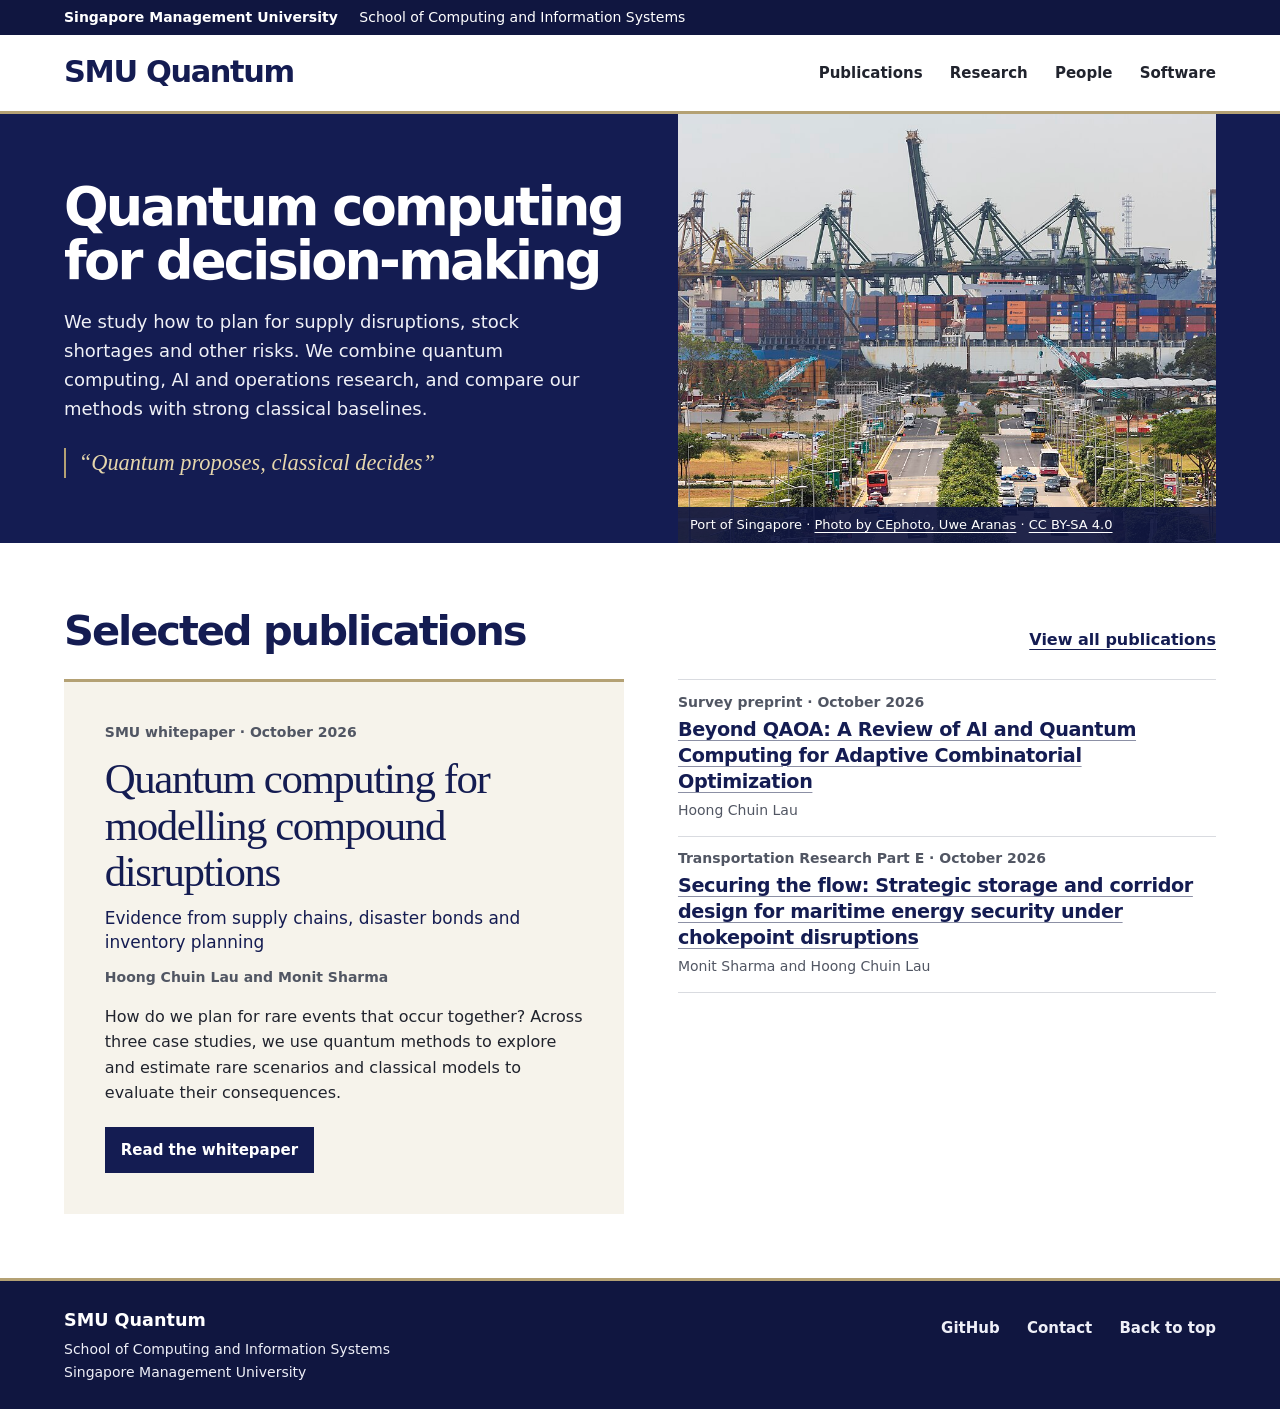
==== index.html @ a803a614 "Launch the SMU Quantum research website" ====
<!doctype html>
<html lang="en-SG">
<head>
  <meta charset="utf-8">
  <meta name="viewport" content="width=device-width, initial-scale=1">
  <meta name="description" content="SMU Quantum studies quantum computing, AI and operations research for optimisation and decision-making under uncertainty.">
  <meta name="theme-color" content="#141c52">
  <title>SMU Quantum | Singapore Management University</title>
  <link rel="stylesheet" href="styles.css">
</head>
<body id="top">
  <a class="skip-link" href="#main">Skip to content</a>

  <header>
    <div class="university-bar">
      <div class="wrap university-links">
        <a href="https://www.smu.edu.sg/">Singapore Management University</a>
        <a href="https://computing.smu.edu.sg/">School of Computing and Information Systems</a>
      </div>
    </div>
    <div class="wrap site-header">
      <a class="group-name" href="index.html" aria-current="page">SMU Quantum</a>
      <nav aria-label="Main navigation">
        <ul class="nav-list">
          <li><a href="publications.html">Publications</a></li>
          <li><a href="research.html">Research</a></li>
          <li><a href="people.html">People</a></li>
          <li><a href="software.html">Software</a></li>
        </ul>
      </nav>
    </div>
  </header>

  <main id="main" tabindex="-1">
    <section class="hero" aria-labelledby="research-statement">
      <div class="wrap hero-layout">
        <div class="hero-copy">
          <h1 id="research-statement">Quantum computing for decision-making</h1>
          <p>We study how to plan for supply disruptions, stock shortages and other risks. We combine quantum computing, AI and operations research, and compare our methods with strong classical baselines.</p>
          <p class="research-principle"><q cite="https://ink.library.smu.edu.sg/sis_research/11419/">Quantum proposes, classical decides</q></p>
        </div>
        <figure class="hero-photo">
          <img src="assets/singapore-cargo-terminal.jpg" width="1280" height="701" alt="Container ships and gantry cranes at a Singapore cargo terminal">
          <figcaption>Port of Singapore · <a href="https://commons.wikimedia.org/wiki/File:Singapore_Cargo-Terminal-01.jpg">Photo by CEphoto, Uwe Aranas</a> · <a href="https://creativecommons.org/licenses/by-sa/4.0/">CC BY-SA 4.0</a></figcaption>
        </figure>
      </div>
    </section>

    <section id="publications" class="wrap section" aria-labelledby="publications-title">
      <div class="section-heading">
        <h2 id="publications-title">Selected publications</h2>
        <a href="publications.html">View all publications</a>
      </div>

      <div class="publication-layout">
        <article class="featured-paper">
          <p class="publication-meta">SMU whitepaper · October 2026</p>
          <h3>Quantum computing for modelling compound disruptions</h3>
          <p class="paper-subtitle">Evidence from supply chains, disaster bonds and inventory planning</p>
          <p class="authors">Hoong Chuin Lau and Monit Sharma</p>
          <p>How do we plan for rare events that occur together? Across three case studies, we use quantum methods to explore and estimate rare scenarios and classical models to evaluate their consequences.</p>
          <a class="paper-button" href="https://ink.library.smu.edu.sg/sis_research/11419/">Read the whitepaper</a>
        </article>

        <ul class="publication-list">
          <li>
            <p class="publication-meta">Survey preprint · October 2026</p>
            <h3><a href="https://arxiv.org/abs/2610.11759">Beyond QAOA: A Review of AI and Quantum Computing for Adaptive Combinatorial Optimization</a></h3>
            <p class="authors">Hoong Chuin Lau</p>
          </li>
          <li>
            <p class="publication-meta">Transportation Research Part E · October 2026</p>
            <h3><a href="https://doi.org/10.1016/j.tre.2026.105296">Securing the flow: Strategic storage and corridor design for maritime energy security under chokepoint disruptions</a></h3>
            <p class="authors">Monit Sharma and Hoong Chuin Lau</p>
          </li>
        </ul>
      </div>
    </section>
  </main>

  <footer class="site-footer">
    <div class="wrap footer-inner">
      <div>
        <p class="footer-name">SMU Quantum</p>
        <p>School of Computing and Information Systems<br>Singapore Management University</p>
      </div>
      <ul class="nav-list">
        <li><a href="https://github.com/SMU-Quantum">GitHub</a></li>
        <li><a href="mailto:hclau@smu.edu.sg">Contact</a></li>
        <li><a href="#top">Back to top</a></li>
      </ul>
    </div>
  </footer>
</body>
</html>
---- styles.css ----
:root {
  color-scheme: light;
  --navy: #141c52;
  --navy-deep: #101640;
  --gold: #b4a174;
  --gold-light: #e5d6ac;
  --ink: #20232d;
  --muted: #515663;
  --line: #d9dbe0;
  --paper: #fff;
  --warm-paper: #f6f3eb;
  --sans: system-ui, -apple-system, "Segoe UI", sans-serif;
  --serif: Georgia, "Times New Roman", serif;
}

* { box-sizing: border-box; }

body {
  display: flex;
  flex-direction: column;
  min-height: 100vh;
  margin: 0;
  color: var(--ink);
  background: var(--paper);
  font: 1rem/1.6 var(--sans);
}

main { flex: 1; }

:where(h1, h2, h3, p, figure, dl, dd, ul) { margin: 0; }

a {
  color: var(--navy);
  text-decoration-thickness: 1px;
  text-underline-offset: 0.23em;
}

a:hover { text-decoration-thickness: 2px; }

:focus-visible {
  outline: 2px solid currentColor;
  outline-offset: 4px;
}

.wrap {
  width: min(74rem, calc(100% - 2 * clamp(1.15rem, 5vw, 5rem)));
  margin-inline: auto;
}

.skip-link {
  position: absolute;
  z-index: 5;
  top: 0.5rem;
  left: 0.75rem;
  padding: 0.45rem 0.9rem;
  background: var(--paper);
  transform: translateY(-150%);
}

.skip-link:focus { transform: none; }

.university-bar {
  background: var(--navy-deep);
  color: var(--paper);
}

.university-links {
  display: flex;
  flex-wrap: wrap;
  align-items: center;
  gap: 0.15rem 1.35rem;
  padding-block: 0.45rem;
  font-size: 0.875rem;
  line-height: 1.45;
}

.university-links a {
  color: inherit;
  text-decoration: none;
}

.university-links a:first-child { font-weight: 650; }
.university-links a:hover { text-decoration: underline; }

.site-header,
.footer-inner {
  display: flex;
  flex-wrap: wrap;
  align-items: center;
  justify-content: space-between;
  gap: 0.35rem 2rem;
}

.site-header { padding-block: 1rem; }

.group-name {
  color: var(--navy);
  font-size: clamp(1.45rem, 2.65vw, 1.9rem);
  font-weight: 710;
  letter-spacing: -0.045em;
  line-height: 1.2;
  text-decoration: none;
}

.nav-list {
  display: flex;
  flex-wrap: wrap;
  gap: 0 1.7rem;
  padding: 0;
  list-style: none;
}

.nav-list a {
  display: inline-flex;
  align-items: center;
  min-height: 2.75rem;
  color: inherit;
  font-size: 0.9375rem;
  font-weight: 600;
  text-decoration: none;
}

.nav-list a:hover { text-decoration: underline; }

.site-header .nav-list a[aria-current="page"] {
  color: var(--navy);
  text-decoration: underline;
  text-decoration-color: var(--gold);
  text-decoration-thickness: 2px;
  text-underline-offset: 0.42em;
}

.hero, .page-title {
  border-top: 3px solid var(--gold);
  background: var(--navy);
  color: var(--paper);
}

.hero-layout {
  display: grid;
  grid-template-columns: minmax(0, 1.04fr) minmax(0, 1fr);
  gap: clamp(1.75rem, 4.25vw, 4rem);
}

.hero-copy { padding-block: clamp(2.5rem, 5.15vw, 4.75rem); }

.hero h1, .page-title h1 {
  font-size: clamp(2.6rem, 4.1vw, 3.8rem);
  font-weight: 650;
  letter-spacing: -0.052em;
  line-height: 1.03;
}

.hero h1 {
  max-width: 20ch;
  text-wrap: balance;
}

.page-title { padding-block: clamp(1.75rem, 4vw, 3.25rem); }
.reading-width { max-width: 51rem; }

.hero-copy > p:first-of-type {
  max-width: 47ch;
  margin-top: 1.3rem;
  color: #f0f1f7;
  font-size: clamp(1rem, 1.45vw, 1.125rem);
}

.research-principle {
  margin-top: 1.55rem;
  border-left: 2px solid var(--gold);
  padding-left: 0.8rem;
  color: var(--gold-light);
  font: italic clamp(1.09rem, 1.85vw, 1.4rem)/1.3 var(--serif);
}

.hero-photo {
  position: relative;
  align-self: stretch;
  min-height: 19rem;
  background: var(--navy-deep);
}

.hero-photo img {
  position: absolute;
  width: 100%;
  height: 100%;
  object-fit: cover;
  object-position: 50% 49%;
}

.hero-photo figcaption {
  position: absolute;
  inset: auto 0 0;
  padding: 0.5rem 0.75rem;
  background: rgb(16 22 64 / 92%);
  color: #fff;
  font-size: 0.8125rem;
  line-height: 1.55;
}

.hero-photo a { color: inherit; }

.section {
  padding-block: clamp(2.4rem, 5vw, 4.15rem);
  scroll-margin-top: 0.75rem;
}

.section-heading {
  display: flex;
  flex-wrap: wrap;
  align-items: baseline;
  justify-content: space-between;
  gap: 0.3rem 1rem;
  margin-bottom: 1.5rem;
}

.section-heading > a { font-weight: 600; }

h2 {
  color: var(--navy);
  font-size: clamp(1.85rem, 3.25vw, 2.7rem);
  font-weight: 650;
  letter-spacing: -0.05em;
  line-height: 1.15;
}

.publication-layout {
  display: grid;
  grid-template-columns: minmax(0, 1.04fr) minmax(0, 1fr);
  align-items: start;
  gap: clamp(1.75rem, 4.25vw, 4rem);
}

.featured-paper {
  padding: clamp(1.25rem, 3.25vw, 2.55rem);
  border-top: 3px solid var(--gold);
  background: var(--warm-paper);
}

.publication-meta {
  color: var(--muted);
  font-size: 0.875rem;
  font-weight: 550;
  line-height: 1.4;
}

.featured-paper h3 {
  max-width: 22ch;
  margin-top: 0.85rem;
  color: var(--navy);
  font: 400 clamp(1.875rem, 3.35vw, 3.1rem)/1.08 var(--serif);
  letter-spacing: -0.033em;
}

.paper-subtitle {
  margin-top: 0.65rem;
  color: var(--navy);
  font-size: 1.06rem;
  line-height: 1.42;
}

.featured-paper .authors {
  margin-top: 0.85rem;
  font-weight: 600;
}

.featured-paper .authors + p { margin-top: 1rem; }

.paper-button {
  display: inline-flex;
  align-items: center;
  min-height: 2.875rem;
  margin-top: 1.3rem;
  padding: 0.55rem 1rem;
  background: var(--navy);
  color: var(--paper);
  font-size: 0.9375rem;
  font-weight: 650;
  text-decoration: none;
}

.paper-button:hover { background: var(--navy-deep); }
.paper-button:focus-visible { outline-color: var(--navy); }

.publication-list {
  padding: 0;
  border-top: 1px solid var(--line);
  list-style: none;
}

.publication-list li {
  padding-block: 0.8rem 0.95rem;
  border-bottom: 1px solid var(--line);
}

.publication-list :is(h2, h3),
.directory dt {
  color: var(--navy);
  font-size: clamp(1.06rem, 1.52vw, 1.2rem);
  font-weight: 650;
  letter-spacing: -0.02em;
  line-height: 1.35;
}

.publication-list :is(h2, h3) { margin-top: 0.25rem; }

.publication-list :is(h2, h3) a {
  text-decoration-color: #8c90a5;
}

.authors {
  color: var(--muted);
  font-size: 0.875rem;
  line-height: 1.45;
}

.publication-list .authors { margin-top: 0.35rem; }

.research-topics > section {
  display: grid;
  grid-template-columns: minmax(0, 1fr) minmax(0, 2fr);
  gap: 0.85rem clamp(1.2rem, 4vw, 3.5rem);
  border-top: 2px solid var(--gold);
  padding-block: clamp(1.25rem, 3vw, 2rem);
}

.research-topics h2 {
  font-size: clamp(1.3rem, 2.4vw, 1.8rem);
  letter-spacing: -0.035em;
}

.research-topics p { max-width: 65ch; }

.directory {
  border-top: 1px solid var(--line);
}

.directory > div {
  padding-block: 0.7rem 0.85rem;
  border-bottom: 1px solid var(--line);
}

.directory dd { margin-top: 0.4rem; color: var(--muted); }
.contact { display: block; margin-top: 1rem; }

.site-footer {
  border-top: 3px solid var(--gold);
  background: var(--navy-deep);
  color: #eeeff7;
}

.footer-inner {
  align-items: start;
  padding-block: 1.6rem;
  font-size: 0.875rem;
}

.footer-name {
  margin-bottom: 0.25rem;
  color: var(--paper);
  font-size: 1.1rem;
  font-weight: 650;
}

@media (max-width: 52rem) {
  .hero-layout, .publication-layout { grid-template-columns: 1fr; }
  .hero-layout { gap: 0; }
  .hero-copy { padding-bottom: 2.1rem; }

  .hero-photo {
    min-height: auto;
    aspect-ratio: 2 / 1;
    margin-inline: calc(-1 * clamp(1.15rem, 5vw, 5rem));
  }
}

@media (max-width: 38rem) {
  .site-header { padding-block: 0.8rem 0.35rem; }
  .site-header nav { width: 100%; }
  .nav-list { gap: 0 1.05rem; }
  .site-header .nav-list { justify-content: space-between; column-gap: 0.3rem; }

  .hero h1, .page-title h1 { font-size: clamp(2rem, 9vw, 3.2rem); }

  .hero-photo {
    aspect-ratio: auto;
    display: grid;
  }

  .hero-photo img {
    position: static;
    height: auto;
  }

  .hero-photo figcaption { position: static; }
  .research-topics > section { grid-template-columns: 1fr; }
}

@media (forced-colors: active) {
  .hero, .page-title, .site-footer { border-color: CanvasText; }
  .paper-button { border: 1px solid ButtonText; }
}
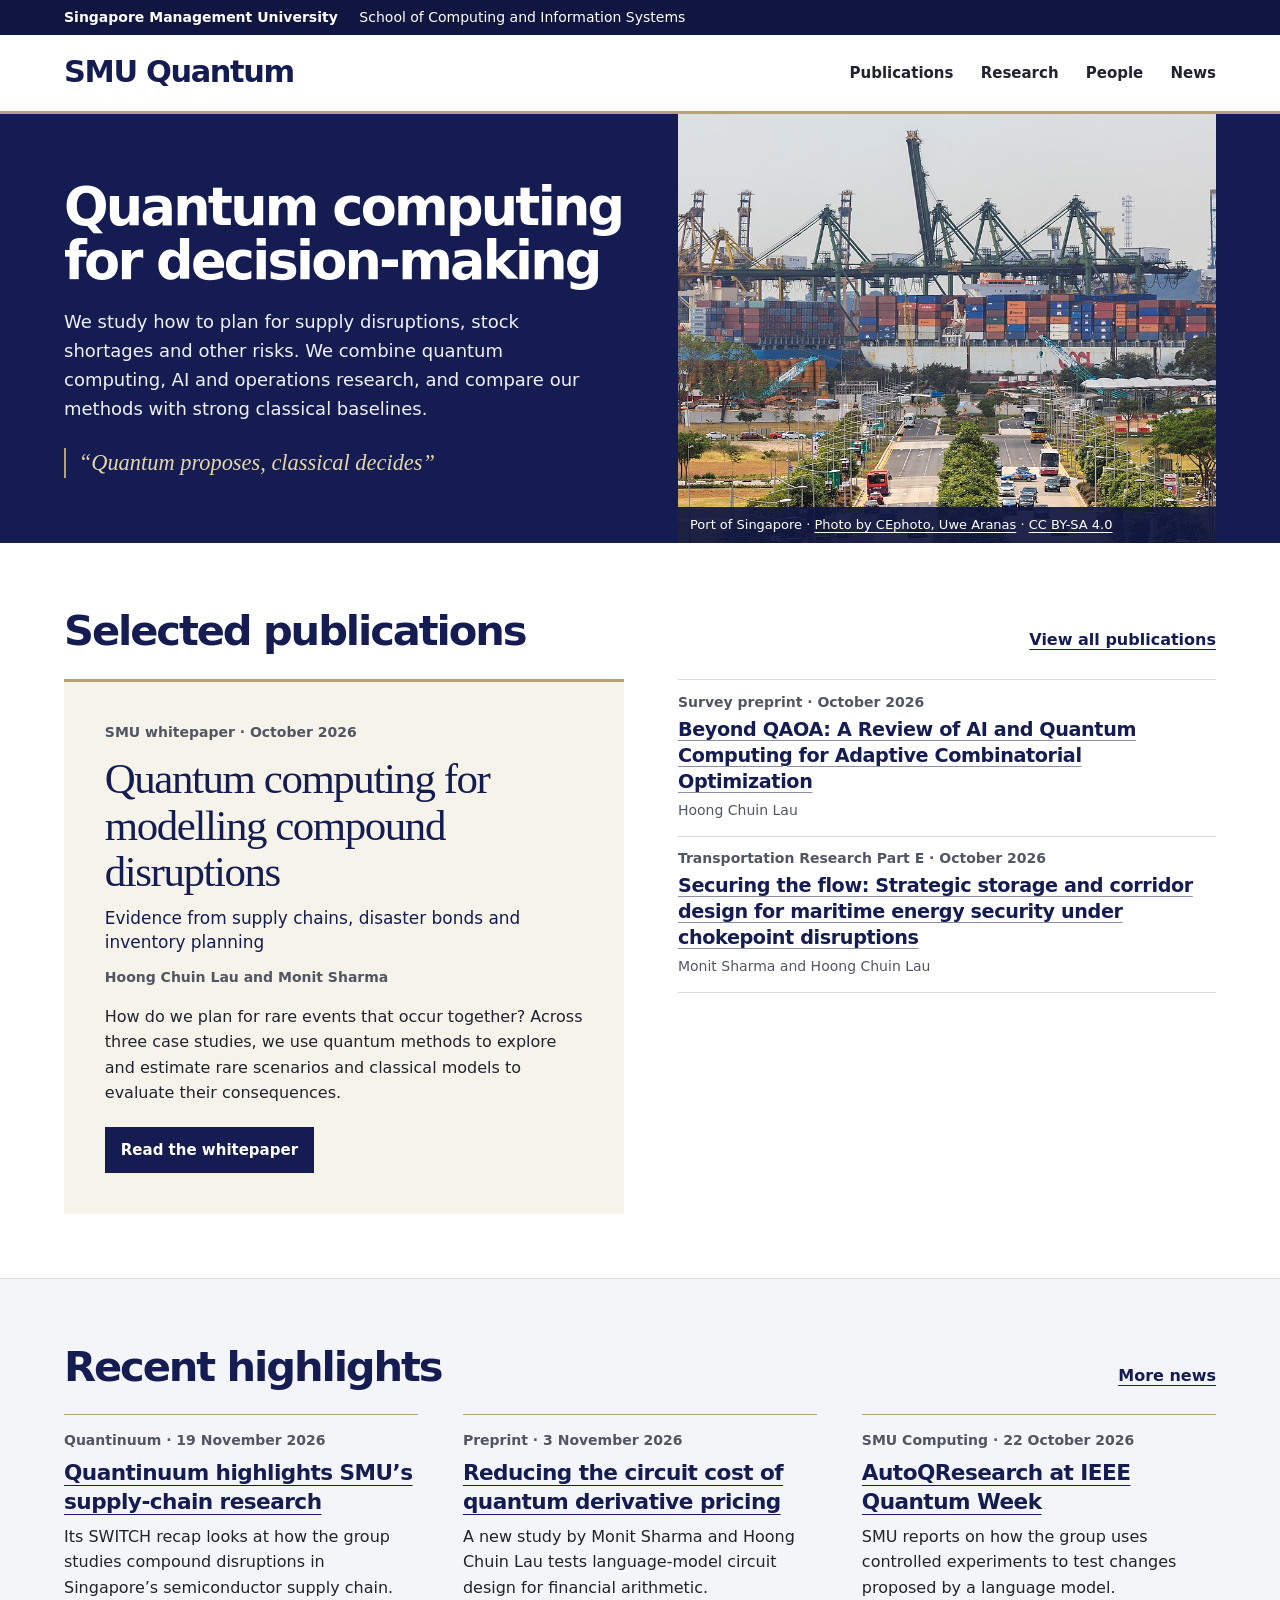
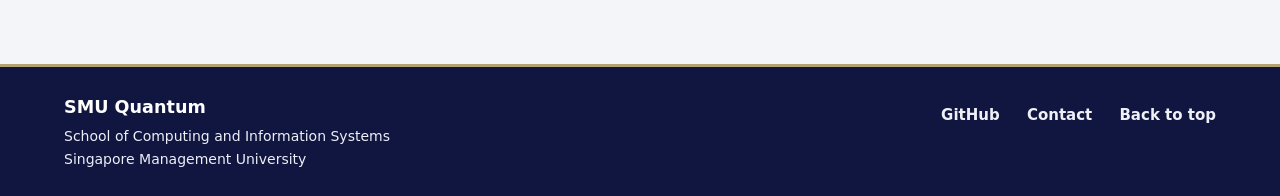
==== commit ce68eb1e: "Expand publications, research, and news coverage" ====
--- a/index.html
+++ b/index.html
@@ -25,7 +25,7 @@
           <li><a href="publications.html">Publications</a></li>
           <li><a href="research.html">Research</a></li>
           <li><a href="people.html">People</a></li>
-          <li><a href="software.html">Software</a></li>
+          <li><a href="news.html">News</a></li>
         </ul>
       </nav>
     </div>
@@ -76,6 +76,32 @@
         </ul>
       </div>
     </section>
+
+    <section class="highlights" aria-labelledby="highlights-title">
+      <div class="wrap section">
+        <div class="section-heading">
+          <h2 id="highlights-title">Recent highlights</h2>
+          <a href="news.html">More news</a>
+        </div>
+        <div class="highlight-grid">
+          <article>
+            <p class="publication-meta">Quantinuum · <time datetime="2026-11-19">19 November 2026</time></p>
+            <h3><a href="news.html#quantinuum-switch">Quantinuum highlights SMU’s supply-chain research</a></h3>
+            <p>Its SWITCH recap looks at how the group studies compound disruptions in Singapore’s semiconductor supply chain.</p>
+          </article>
+          <article>
+            <p class="publication-meta">Preprint · <time datetime="2026-11-03">3 November 2026</time></p>
+            <h3><a href="publications.html#derivative-pricing">Reducing the circuit cost of quantum derivative pricing</a></h3>
+            <p>A new study by Monit Sharma and Hoong Chuin Lau tests language-model circuit design for financial arithmetic.</p>
+          </article>
+          <article>
+            <p class="publication-meta">SMU Computing · <time datetime="2026-10-22">22 October 2026</time></p>
+            <h3><a href="news.html#autoqresearch-coverage">AutoQResearch at IEEE Quantum Week</a></h3>
+            <p>SMU reports on how the group uses controlled experiments to test changes proposed by a language model.</p>
+          </article>
+        </div>
+      </div>
+    </section>
   </main>
 
   <footer class="site-footer">
--- a/styles.css
+++ b/styles.css
@@ -9,6 +9,7 @@
   --line: #d9dbe0;
   --paper: #fff;
   --warm-paper: #f6f3eb;
+  --cool-paper: #f4f5f8;
   --sans: system-ui, -apple-system, "Segoe UI", sans-serif;
   --serif: Georgia, "Times New Roman", serif;
 }
@@ -317,6 +318,93 @@
 
 .publication-list .authors { margin-top: 0.35rem; }
 
+.publication-filters:not([hidden]) {
+  display: grid;
+  grid-template-columns: minmax(0, 1fr) minmax(11rem, 15rem) auto;
+  align-items: end;
+  gap: 0.8rem 1.25rem;
+  padding: clamp(1rem, 2.5vw, 1.65rem);
+  background: var(--cool-paper);
+  border-top: 2px solid var(--gold);
+}
+
+.publication-filters label {
+  display: block;
+  margin-bottom: 0.35rem;
+  color: var(--navy);
+  font-weight: 650;
+  font-size: 0.875rem;
+}
+
+.publication-filters :is(input, select) {
+  width: 100%;
+  min-height: 2.75rem;
+  padding: 0.45rem 0.7rem;
+  border: 1px solid #9da2b2;
+  border-radius: 0;
+  color: var(--ink);
+  background-color: var(--paper);
+  font: inherit;
+}
+
+.publication-filters select {
+  appearance: none;
+  padding-right: 2.25rem;
+  background-image:
+    linear-gradient(45deg, transparent 50%, var(--navy) 50%),
+    linear-gradient(135deg, var(--navy) 50%, transparent 50%);
+  background-position: right 1.1rem center, right 0.8rem center;
+  background-size: 0.3rem 0.3rem;
+  background-repeat: no-repeat;
+}
+
+#publication-results {
+  min-width: 8.5rem;
+  padding-block: 0.5rem;
+  color: var(--muted);
+  font-size: 0.875rem;
+}
+
+.publication-year:not([hidden]) {
+  display: grid;
+  grid-template-columns: clamp(5rem, 9vw, 8rem) minmax(0, 1fr);
+  gap: 0.5rem clamp(1rem, 3vw, 2.5rem);
+}
+
+.publication-year {
+  border-top: 1px solid var(--gold);
+  padding-top: 0.9rem;
+  margin-top: clamp(1.6rem, 4vw, 3rem);
+}
+
+.publication-year .publication-list {
+  display: grid;
+  grid-template-columns: repeat(2, minmax(0, 1fr));
+  gap: 0 clamp(1.25rem, 3vw, 2.75rem);
+  border-top: 0;
+}
+
+.publication-year .publication-list li { padding-block: 0.8rem 1.2rem; }
+
+.publication-year li:target,
+.news-feature:target,
+.news-feed article:target {
+  outline: 2px solid var(--gold);
+  outline-offset: 4px;
+  scroll-margin-top: 1rem;
+}
+
+.section-link { display: inline-block; margin-top: 1.25rem; }
+
+.related-links {
+  display: flex;
+  flex-wrap: wrap;
+  gap: 0.35rem 1.35rem;
+  margin-top: 0.8rem;
+  padding: 0;
+  list-style: none;
+}
+
 .research-topics > section {
   display: grid;
   grid-template-columns: minmax(0, 1fr) minmax(0, 2fr);
@@ -332,6 +420,48 @@
 
 .research-topics p { max-width: 65ch; }
 
+.highlights {
+  background: var(--cool-paper);
+  border-top: 1px solid var(--line);
+}
+
+.highlight-grid, .news-feed {
+  display: grid;
+  gap: 1.4rem clamp(1.3rem, 3.5vw, 3rem);
+}
+
+.highlight-grid { grid-template-columns: repeat(3, minmax(0, 1fr)); }
+.news-feed { grid-template-columns: repeat(2, minmax(0, 1fr)); margin-top: 2rem; }
+
+.highlight-grid article, .news-feed article {
+  border-top: 1px solid var(--gold);
+  padding-top: 1rem;
+}
+
+.highlight-grid h3, .news-feed h2 {
+  font-size: clamp(1.12rem, 1.8vw, 1.35rem);
+  font-weight: 650;
+  letter-spacing: -0.025em;
+  line-height: 1.35;
+}
+
+.highlight-grid :is(h3, h3 + p), .news-feed :is(h2, h2 + p), .news-feature h2 + p {
+  margin-top: 0.45rem;
+}
+
+.news-feature {
+  border-top: 3px solid var(--gold);
+  padding: clamp(1.3rem, 4vw, 2.7rem);
+  background: var(--warm-paper);
+}
+
+.news-feature h2 {
+  margin-top: 0.6rem;
+  font: 400 clamp(1.9rem, 3.3vw, 3rem)/1.1 var(--serif);
+}
+
+.news-feature > p { max-width: 70ch; }
+
 .directory {
   border-top: 1px solid var(--line);
 }
@@ -367,6 +497,12 @@
   .hero-layout, .publication-layout { grid-template-columns: 1fr; }
   .hero-layout { gap: 0; }
   .hero-copy { padding-bottom: 2.1rem; }
+
+  .publication-year:not([hidden]) { grid-template-columns: minmax(0, 1fr); }
+  .publication-filters:not([hidden]) {
+    grid-template-columns: minmax(0, 1fr) minmax(11rem, 15rem);
+  }
+  #publication-results { grid-column: 1 / -1; padding-block: 0; }
 
   .hero-photo {
     min-height: auto;
@@ -394,10 +530,14 @@
   }
 
   .hero-photo figcaption { position: static; }
-  .research-topics > section { grid-template-columns: 1fr; }
+  .research-topics > section,
+  .publication-year .publication-list,
+  .publication-filters:not([hidden]),
+  .highlight-grid, .news-feed { grid-template-columns: minmax(0, 1fr); }
 }
 
 @media (forced-colors: active) {
   .hero, .page-title, .site-footer { border-color: CanvasText; }
   .paper-button { border: 1px solid ButtonText; }
-}
+  .publication-filters select { appearance: auto; }
+}
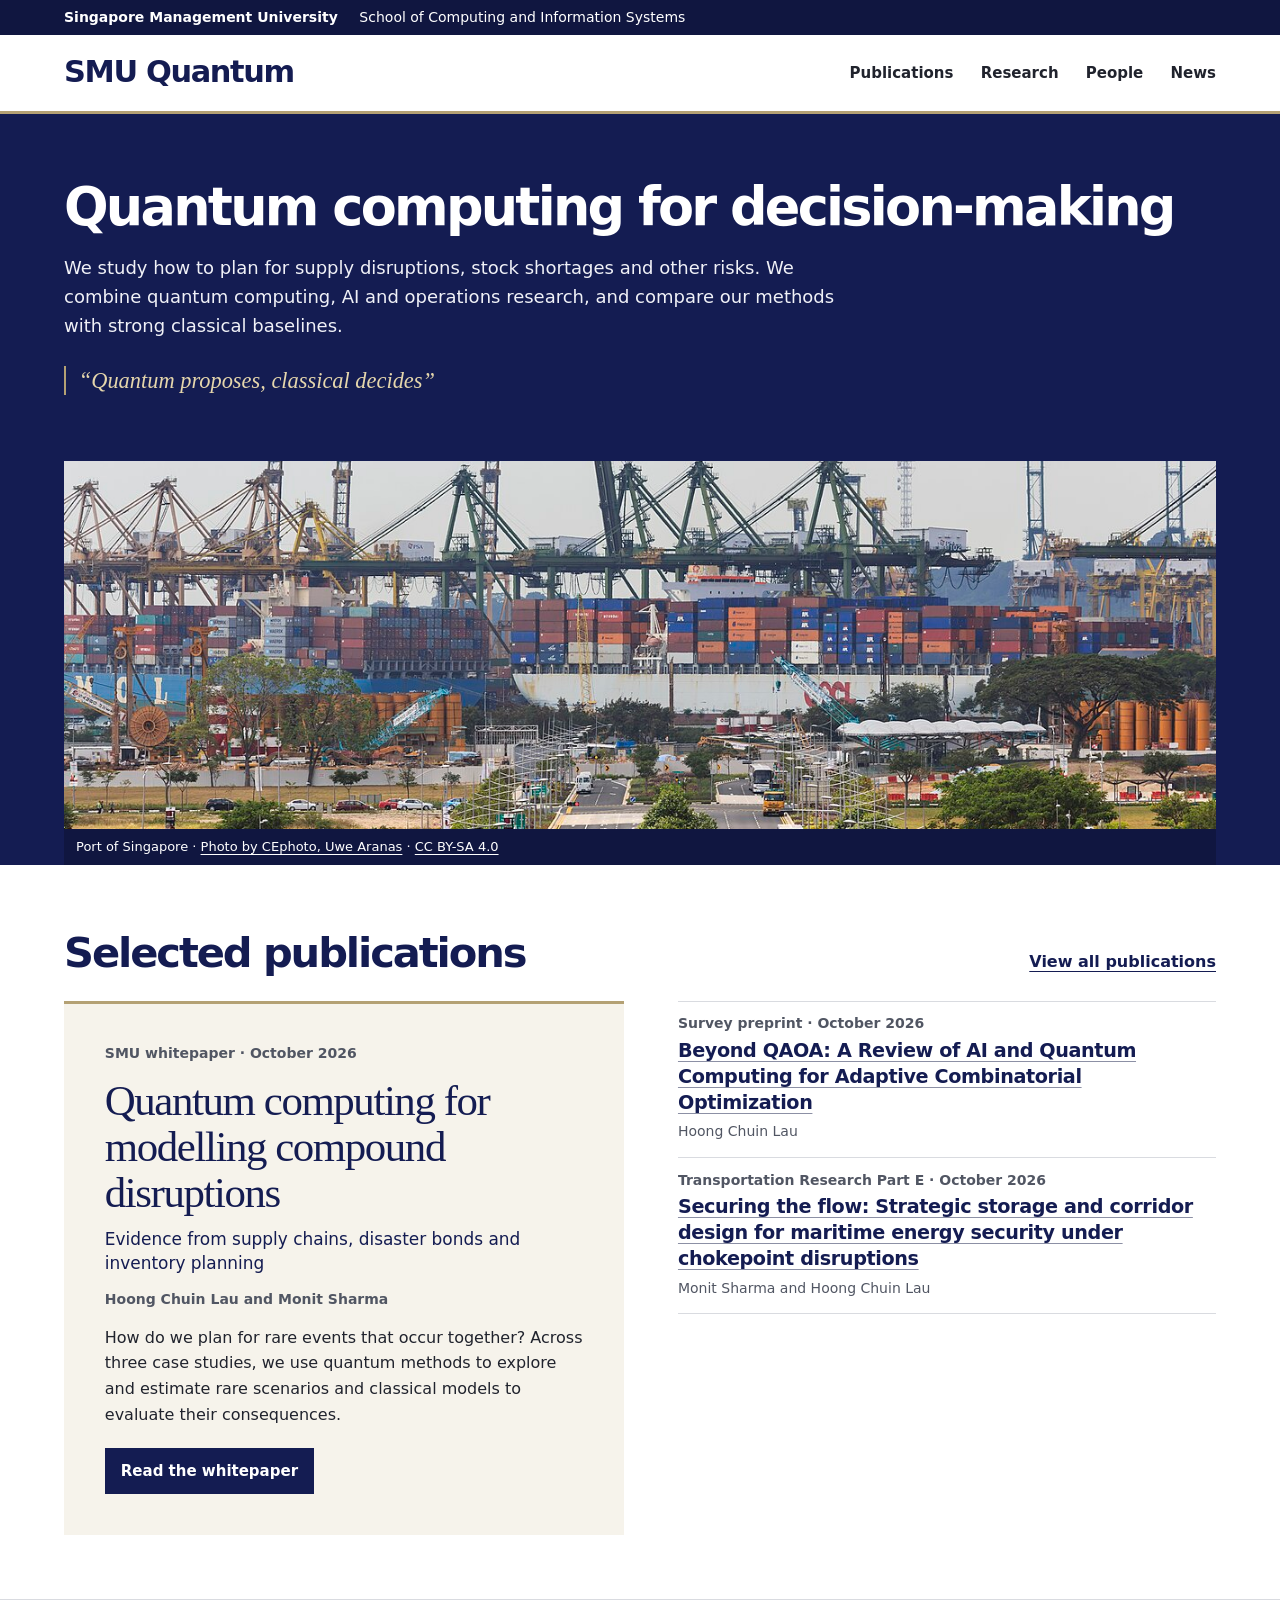
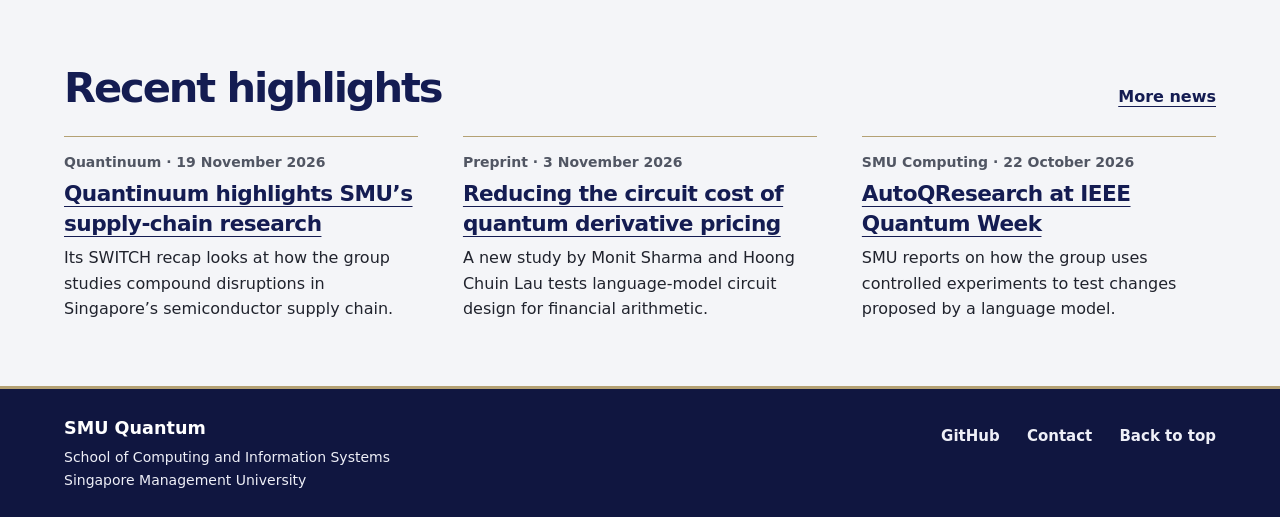
==== commit 40e4cdfc: "Apply homepage and publication design feedback" ====
--- a/index.html
+++ b/index.html
@@ -33,7 +33,7 @@
 
   <main id="main" tabindex="-1">
     <section class="hero" aria-labelledby="research-statement">
-      <div class="wrap hero-layout">
+      <div class="wrap">
         <div class="hero-copy">
           <h1 id="research-statement">Quantum computing for decision-making</h1>
           <p>We study how to plan for supply disruptions, stock shortages and other risks. We combine quantum computing, AI and operations research, and compare our methods with strong classical baselines.</p>
@@ -69,7 +69,7 @@
             <p class="authors">Hoong Chuin Lau</p>
           </li>
           <li>
-            <p class="publication-meta">Transportation Research Part E · October 2026</p>
+            <p class="publication-meta"><strong>Transportation Research Part E</strong> · October 2026</p>
             <h3><a href="https://doi.org/10.1016/j.tre.2026.105296">Securing the flow: Strategic storage and corridor design for maritime energy security under chokepoint disruptions</a></h3>
             <p class="authors">Monit Sharma and Hoong Chuin Lau</p>
           </li>
--- a/styles.css
+++ b/styles.css
@@ -137,12 +137,6 @@
   color: var(--paper);
 }
 
-.hero-layout {
-  display: grid;
-  grid-template-columns: minmax(0, 1.04fr) minmax(0, 1fr);
-  gap: clamp(1.75rem, 4.25vw, 4rem);
-}
-
 .hero-copy { padding-block: clamp(2.5rem, 5.15vw, 4.75rem); }
 
 .hero h1, .page-title h1 {
@@ -152,16 +146,13 @@
   line-height: 1.03;
 }
 
-.hero h1 {
-  max-width: 20ch;
-  text-wrap: balance;
-}
+.hero h1 { text-wrap: balance; }
 
 .page-title { padding-block: clamp(1.75rem, 4vw, 3.25rem); }
 .reading-width { max-width: 51rem; }
 
 .hero-copy > p:first-of-type {
-  max-width: 47ch;
+  max-width: 70ch;
   margin-top: 1.3rem;
   color: #f0f1f7;
   font-size: clamp(1rem, 1.45vw, 1.125rem);
@@ -176,25 +167,19 @@
 }
 
 .hero-photo {
-  position: relative;
-  align-self: stretch;
-  min-height: 19rem;
   background: var(--navy-deep);
 }
 
 .hero-photo img {
-  position: absolute;
+  display: block;
   width: 100%;
-  height: 100%;
+  height: clamp(13rem, 29vw, 23rem);
   object-fit: cover;
   object-position: 50% 49%;
 }
 
 .hero-photo figcaption {
-  position: absolute;
-  inset: auto 0 0;
   padding: 0.5rem 0.75rem;
-  background: rgb(16 22 64 / 92%);
   color: #fff;
   font-size: 0.8125rem;
   line-height: 1.55;
@@ -245,6 +230,8 @@
   font-weight: 550;
   line-height: 1.4;
 }
+
+.publication-meta strong { font-weight: 750; }
 
 .featured-paper h3 {
   max-width: 22ch;
@@ -494,8 +481,7 @@
 }
 
 @media (max-width: 52rem) {
-  .hero-layout, .publication-layout { grid-template-columns: 1fr; }
-  .hero-layout { gap: 0; }
+  .publication-layout { grid-template-columns: 1fr; }
   .hero-copy { padding-bottom: 2.1rem; }
 
   .publication-year:not([hidden]) { grid-template-columns: minmax(0, 1fr); }
@@ -505,8 +491,6 @@
   #publication-results { grid-column: 1 / -1; padding-block: 0; }
 
   .hero-photo {
-    min-height: auto;
-    aspect-ratio: 2 / 1;
     margin-inline: calc(-1 * clamp(1.15rem, 5vw, 5rem));
   }
 }
@@ -519,17 +503,7 @@
 
   .hero h1, .page-title h1 { font-size: clamp(2rem, 9vw, 3.2rem); }
 
-  .hero-photo {
-    aspect-ratio: auto;
-    display: grid;
-  }
-
-  .hero-photo img {
-    position: static;
-    height: auto;
-  }
-
-  .hero-photo figcaption { position: static; }
+  .hero-photo img { height: auto; }
   .research-topics > section,
   .publication-year .publication-list,
   .publication-filters:not([hidden]),
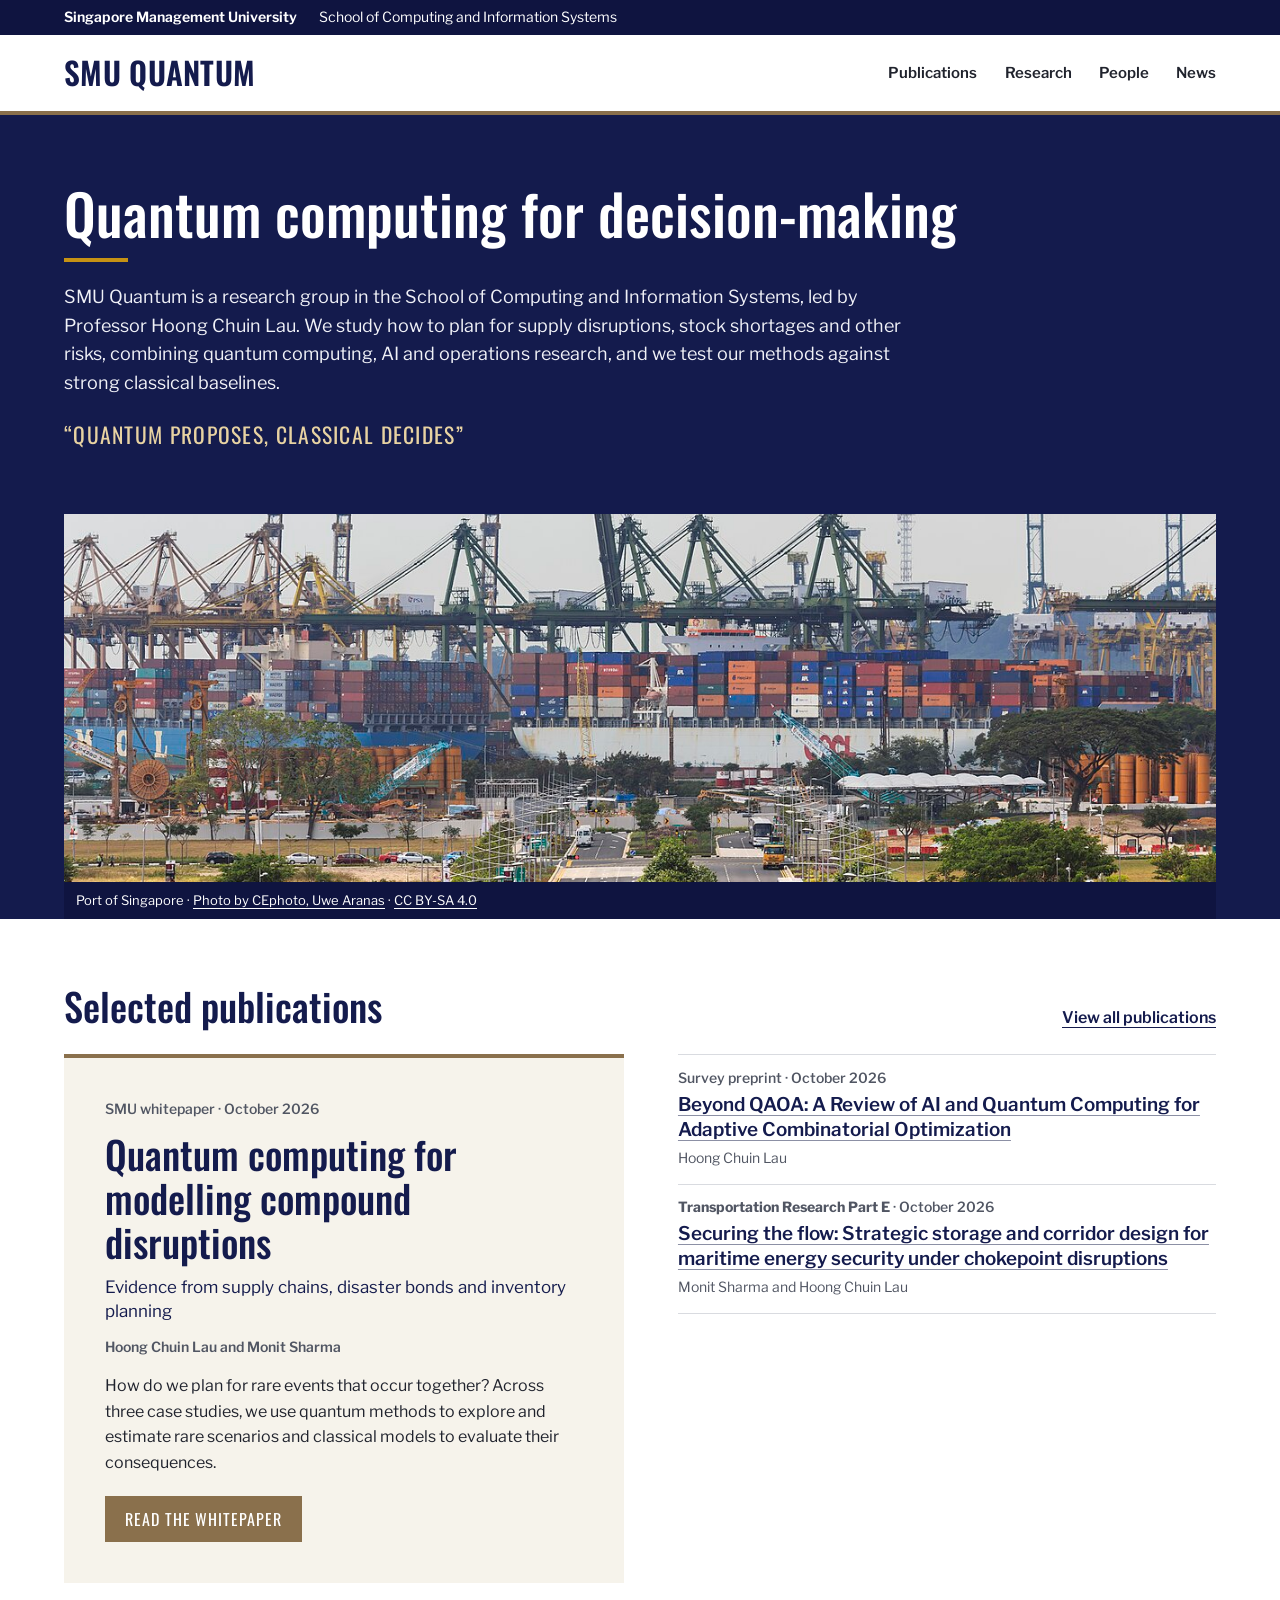
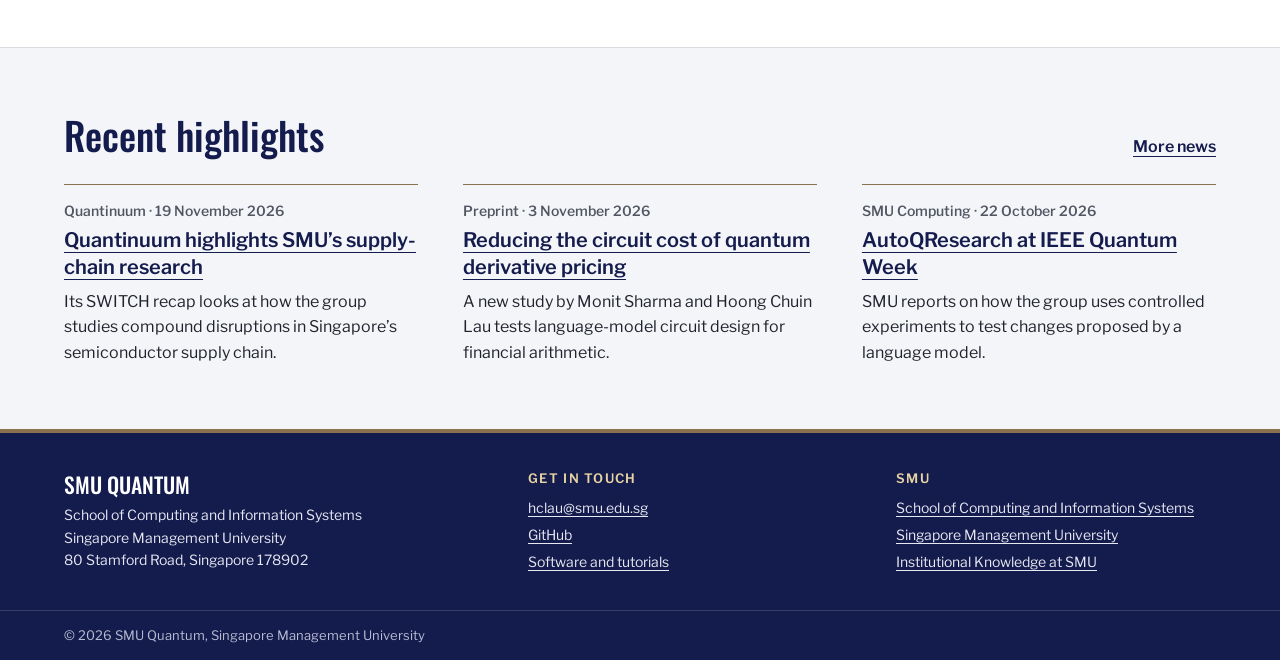
==== commit c79ccec6: "Match SMU's typography, colours, breadcrumbs and footer Use Oswald and Libre Franklin with SMU navy " ====
--- a/index.html
+++ b/index.html
@@ -6,7 +6,10 @@
   <meta name="description" content="SMU Quantum studies quantum computing, AI and operations research for optimisation and decision-making under uncertainty.">
   <meta name="theme-color" content="#141c52">
   <title>SMU Quantum | Singapore Management University</title>
-  <link rel="stylesheet" href="styles.css">
+  <link rel="preconnect" href="https://fonts.googleapis.com">
+  <link rel="preconnect" href="https://fonts.gstatic.com" crossorigin>
+  <link rel="stylesheet" href="https://fonts.googleapis.com/css2?family=Libre+Franklin:ital,wght@0,400;0,600;0,700;1,400&amp;family=Oswald:wght@400;500;600&amp;display=swap">
+  <link rel="stylesheet" href="styles.css?v=191e199772">
 </head>
 <body id="top">
   <a class="skip-link" href="#main">Skip to content</a>
@@ -36,7 +39,7 @@
       <div class="wrap">
         <div class="hero-copy">
           <h1 id="research-statement">Quantum computing for decision-making</h1>
-          <p>We study how to plan for supply disruptions, stock shortages and other risks. We combine quantum computing, AI and operations research, and compare our methods with strong classical baselines.</p>
+          <p>SMU Quantum is a research group in the School of Computing and Information Systems, led by Professor Hoong Chuin Lau. We study how to plan for supply disruptions, stock shortages and other risks, combining quantum computing, AI and operations research, and we test our methods against strong classical baselines.</p>
           <p class="research-principle"><q cite="https://ink.library.smu.edu.sg/sis_research/11419/">Quantum proposes, classical decides</q></p>
         </div>
         <figure class="hero-photo">
@@ -108,13 +111,27 @@
     <div class="wrap footer-inner">
       <div>
         <p class="footer-name">SMU Quantum</p>
-        <p>School of Computing and Information Systems<br>Singapore Management University</p>
+        <address>School of Computing and Information Systems<br>Singapore Management University<br>80 Stamford Road, Singapore 178902</address>
       </div>
-      <ul class="nav-list">
-        <li><a href="https://github.com/SMU-Quantum">GitHub</a></li>
-        <li><a href="mailto:hclau@smu.edu.sg">Contact</a></li>
-        <li><a href="#top">Back to top</a></li>
-      </ul>
+      <div>
+        <h2>Get in touch</h2>
+        <ul>
+          <li><a href="mailto:hclau@smu.edu.sg">hclau@smu.edu.sg</a></li>
+          <li><a href="https://github.com/SMU-Quantum">GitHub</a></li>
+          <li><a href="software.html">Software and tutorials</a></li>
+        </ul>
+      </div>
+      <div>
+        <h2>SMU</h2>
+        <ul>
+          <li><a href="https://computing.smu.edu.sg/">School of Computing and Information Systems</a></li>
+          <li><a href="https://www.smu.edu.sg/">Singapore Management University</a></li>
+          <li><a href="https://ink.library.smu.edu.sg/sis_research/">Institutional Knowledge at SMU</a></li>
+        </ul>
+      </div>
+    </div>
+    <div class="footer-base">
+      <p class="wrap">© 2026 SMU Quantum, Singapore Management University</p>
     </div>
   </footer>
 </body>
--- a/styles.css
+++ b/styles.css
@@ -1,17 +1,19 @@
 :root {
   color-scheme: light;
-  --navy: #141c52;
-  --navy-deep: #101640;
-  --gold: #b4a174;
-  --gold-light: #e5d6ac;
+  --navy: #141b4d;
+  --navy-deep: #0f1440;
+  --gold: #8a704c;
+  --gold-dark: #69553a;
+  --gold-bright: #c69214;
+  --gold-light: #e8d3a2;
   --ink: #20232d;
   --muted: #515663;
   --line: #d9dbe0;
   --paper: #fff;
   --warm-paper: #f6f3eb;
   --cool-paper: #f4f5f8;
-  --sans: system-ui, -apple-system, "Segoe UI", sans-serif;
-  --serif: Georgia, "Times New Roman", serif;
+  --sans: "Libre Franklin", "Helvetica Neue", Arial, sans-serif;
+  --display: Oswald, "Arial Narrow", sans-serif;
 }
 
 * { box-sizing: border-box; }
@@ -96,10 +98,9 @@
 
 .group-name {
   color: var(--navy);
-  font-size: clamp(1.45rem, 2.65vw, 1.9rem);
-  font-weight: 710;
-  letter-spacing: -0.045em;
-  line-height: 1.2;
+  font: 600 clamp(1.5rem, 2.65vw, 1.95rem)/1.2 var(--display);
+  letter-spacing: 0.01em;
+  text-transform: uppercase;
   text-decoration: none;
 }
 
@@ -127,28 +128,61 @@
   color: var(--navy);
   text-decoration: underline;
   text-decoration-color: var(--gold);
-  text-decoration-thickness: 2px;
-  text-underline-offset: 0.42em;
-}
-
-.hero, .page-title {
-  border-top: 3px solid var(--gold);
+  text-decoration-thickness: 3px;
+  text-underline-offset: 0.5em;
+}
+
+.hero {
+  border-top: 4px solid var(--gold);
   background: var(--navy);
   color: var(--paper);
 }
 
+.page-title {
+  border-top: 1px solid var(--line);
+  padding-block: clamp(1.5rem, 3.5vw, 2.75rem) 0;
+}
+
+.breadcrumb {
+  display: flex;
+  flex-wrap: wrap;
+  gap: 0 0.5rem;
+  margin-bottom: 0.6rem;
+  padding: 0;
+  list-style: none;
+  font-size: 0.875rem;
+  font-weight: 600;
+}
+
+.breadcrumb li + li::before {
+  content: "/";
+  margin-right: 0.5rem;
+  color: var(--muted);
+}
+
+.breadcrumb a { color: var(--gold); text-decoration: none; }
+.breadcrumb a:hover { text-decoration: underline; }
+.breadcrumb [aria-current] { color: var(--muted); }
+
 .hero-copy { padding-block: clamp(2.5rem, 5.15vw, 4.75rem); }
 
 .hero h1, .page-title h1 {
-  font-size: clamp(2.6rem, 4.1vw, 3.8rem);
-  font-weight: 650;
-  letter-spacing: -0.052em;
-  line-height: 1.03;
-}
-
-.hero h1 { text-wrap: balance; }
-
-.page-title { padding-block: clamp(1.75rem, 4vw, 3.25rem); }
+  font: 500 clamp(2.4rem, 4.4vw, 3.6rem)/1.12 var(--display);
+  text-wrap: balance;
+}
+
+.page-title h1 { color: var(--gold); }
+
+.hero h1::after, .page-title h1::after {
+  content: "";
+  display: block;
+  width: 4rem;
+  height: 4px;
+  margin-top: 0.9rem;
+  background: var(--gold);
+}
+
+.hero h1::after { background: var(--gold-bright); }
 .reading-width { max-width: 51rem; }
 
 .hero-copy > p:first-of-type {
@@ -159,11 +193,11 @@
 }
 
 .research-principle {
-  margin-top: 1.55rem;
-  border-left: 2px solid var(--gold);
-  padding-left: 0.8rem;
+  margin-top: 1.4rem;
   color: var(--gold-light);
-  font: italic clamp(1.09rem, 1.85vw, 1.4rem)/1.3 var(--serif);
+  font: 400 clamp(1.1rem, 1.8vw, 1.35rem)/1.3 var(--display);
+  letter-spacing: 0.06em;
+  text-transform: uppercase;
 }
 
 .hero-photo {
@@ -205,10 +239,7 @@
 
 h2 {
   color: var(--navy);
-  font-size: clamp(1.85rem, 3.25vw, 2.7rem);
-  font-weight: 650;
-  letter-spacing: -0.05em;
-  line-height: 1.15;
+  font: 500 clamp(1.75rem, 3vw, 2.4rem)/1.2 var(--display);
 }
 
 .publication-layout {
@@ -220,7 +251,7 @@
 
 .featured-paper {
   padding: clamp(1.25rem, 3.25vw, 2.55rem);
-  border-top: 3px solid var(--gold);
+  border-top: 4px solid var(--gold);
   background: var(--warm-paper);
 }
 
@@ -237,8 +268,7 @@
   max-width: 22ch;
   margin-top: 0.85rem;
   color: var(--navy);
-  font: 400 clamp(1.875rem, 3.35vw, 3.1rem)/1.08 var(--serif);
-  letter-spacing: -0.033em;
+  font: 500 clamp(1.75rem, 3vw, 2.5rem)/1.15 var(--display);
 }
 
 .paper-subtitle {
@@ -260,15 +290,16 @@
   align-items: center;
   min-height: 2.875rem;
   margin-top: 1.3rem;
-  padding: 0.55rem 1rem;
-  background: var(--navy);
+  padding: 0.55rem 1.25rem;
+  background: var(--gold);
   color: var(--paper);
-  font-size: 0.9375rem;
-  font-weight: 650;
+  font: 400 1rem/1.2 var(--display);
+  letter-spacing: 0.06em;
+  text-transform: uppercase;
   text-decoration: none;
 }
 
-.paper-button:hover { background: var(--navy-deep); }
+.paper-button:hover { background: var(--gold-dark); }
 .paper-button:focus-visible { outline-color: var(--navy); }
 
 .publication-list {
@@ -285,9 +316,8 @@
 .publication-list :is(h2, h3),
 .directory dt {
   color: var(--navy);
-  font-size: clamp(1.06rem, 1.52vw, 1.2rem);
-  font-weight: 650;
-  letter-spacing: -0.02em;
+  font-size: clamp(1.06rem, 1.52vw, 1.18rem);
+  font-weight: 600;
   line-height: 1.35;
 }
 
@@ -401,8 +431,7 @@
 }
 
 .research-topics h2 {
-  font-size: clamp(1.3rem, 2.4vw, 1.8rem);
-  letter-spacing: -0.035em;
+  font-size: clamp(1.35rem, 2.4vw, 1.75rem);
 }
 
 .research-topics p { max-width: 65ch; }
@@ -426,9 +455,8 @@
 }
 
 .highlight-grid h3, .news-feed h2 {
-  font-size: clamp(1.12rem, 1.8vw, 1.35rem);
-  font-weight: 650;
-  letter-spacing: -0.025em;
+  font-size: clamp(1.08rem, 1.7vw, 1.25rem);
+  font-weight: 600;
   line-height: 1.35;
 }
 
@@ -437,14 +465,14 @@
 }
 
 .news-feature {
-  border-top: 3px solid var(--gold);
+  border-top: 4px solid var(--gold);
   padding: clamp(1.3rem, 4vw, 2.7rem);
   background: var(--warm-paper);
 }
 
 .news-feature h2 {
   margin-top: 0.6rem;
-  font: 400 clamp(1.9rem, 3.3vw, 3rem)/1.1 var(--serif);
+  font: 500 clamp(1.75rem, 3vw, 2.5rem)/1.15 var(--display);
 }
 
 .news-feature > p { max-width: 70ch; }
@@ -462,26 +490,50 @@
 .contact { display: block; margin-top: 1rem; }
 
 .site-footer {
-  border-top: 3px solid var(--gold);
-  background: var(--navy-deep);
-  color: #eeeff7;
+  border-top: 4px solid var(--gold);
+  background: var(--navy);
+  color: #e6e8f2;
+  font-size: 0.875rem;
 }
 
 .footer-inner {
-  align-items: start;
-  padding-block: 1.6rem;
-  font-size: 0.875rem;
-}
+  display: grid;
+  grid-template-columns: 1.3fr 1fr 1fr;
+  gap: 1.5rem clamp(1.5rem, 4vw, 3rem);
+  padding-block: 2.25rem;
+}
+
+.site-footer h2 {
+  margin-bottom: 0.6rem;
+  color: var(--gold-light);
+  font: 600 0.8125rem/1.4 var(--sans);
+  letter-spacing: 0.1em;
+  text-transform: uppercase;
+}
+
+.site-footer a { color: inherit; }
+.site-footer ul { padding: 0; list-style: none; }
+.site-footer li + li { margin-top: 0.3rem; }
+.site-footer address { font-style: normal; }
 
 .footer-name {
-  margin-bottom: 0.25rem;
+  margin-bottom: 0.4rem;
   color: var(--paper);
-  font-size: 1.1rem;
-  font-weight: 650;
+  font: 500 1.35rem/1.2 var(--display);
+  text-transform: uppercase;
+}
+
+.footer-base {
+  border-top: 1px solid rgba(255, 255, 255, 0.15);
+  padding-block: 0.9rem;
+  color: #b9bdd3;
+  font-size: 0.8125rem;
 }
 
 @media (max-width: 52rem) {
   .publication-layout { grid-template-columns: 1fr; }
+  .footer-inner { grid-template-columns: 1fr 1fr; }
+  .footer-inner > :first-child { grid-column: 1 / -1; }
   .hero-copy { padding-bottom: 2.1rem; }
 
   .publication-year:not([hidden]) { grid-template-columns: minmax(0, 1fr); }
@@ -508,6 +560,7 @@
   .publication-year .publication-list,
   .publication-filters:not([hidden]),
   .highlight-grid, .news-feed { grid-template-columns: minmax(0, 1fr); }
+  .footer-inner { grid-template-columns: 1fr; }
 }
 
 @media (forced-colors: active) {
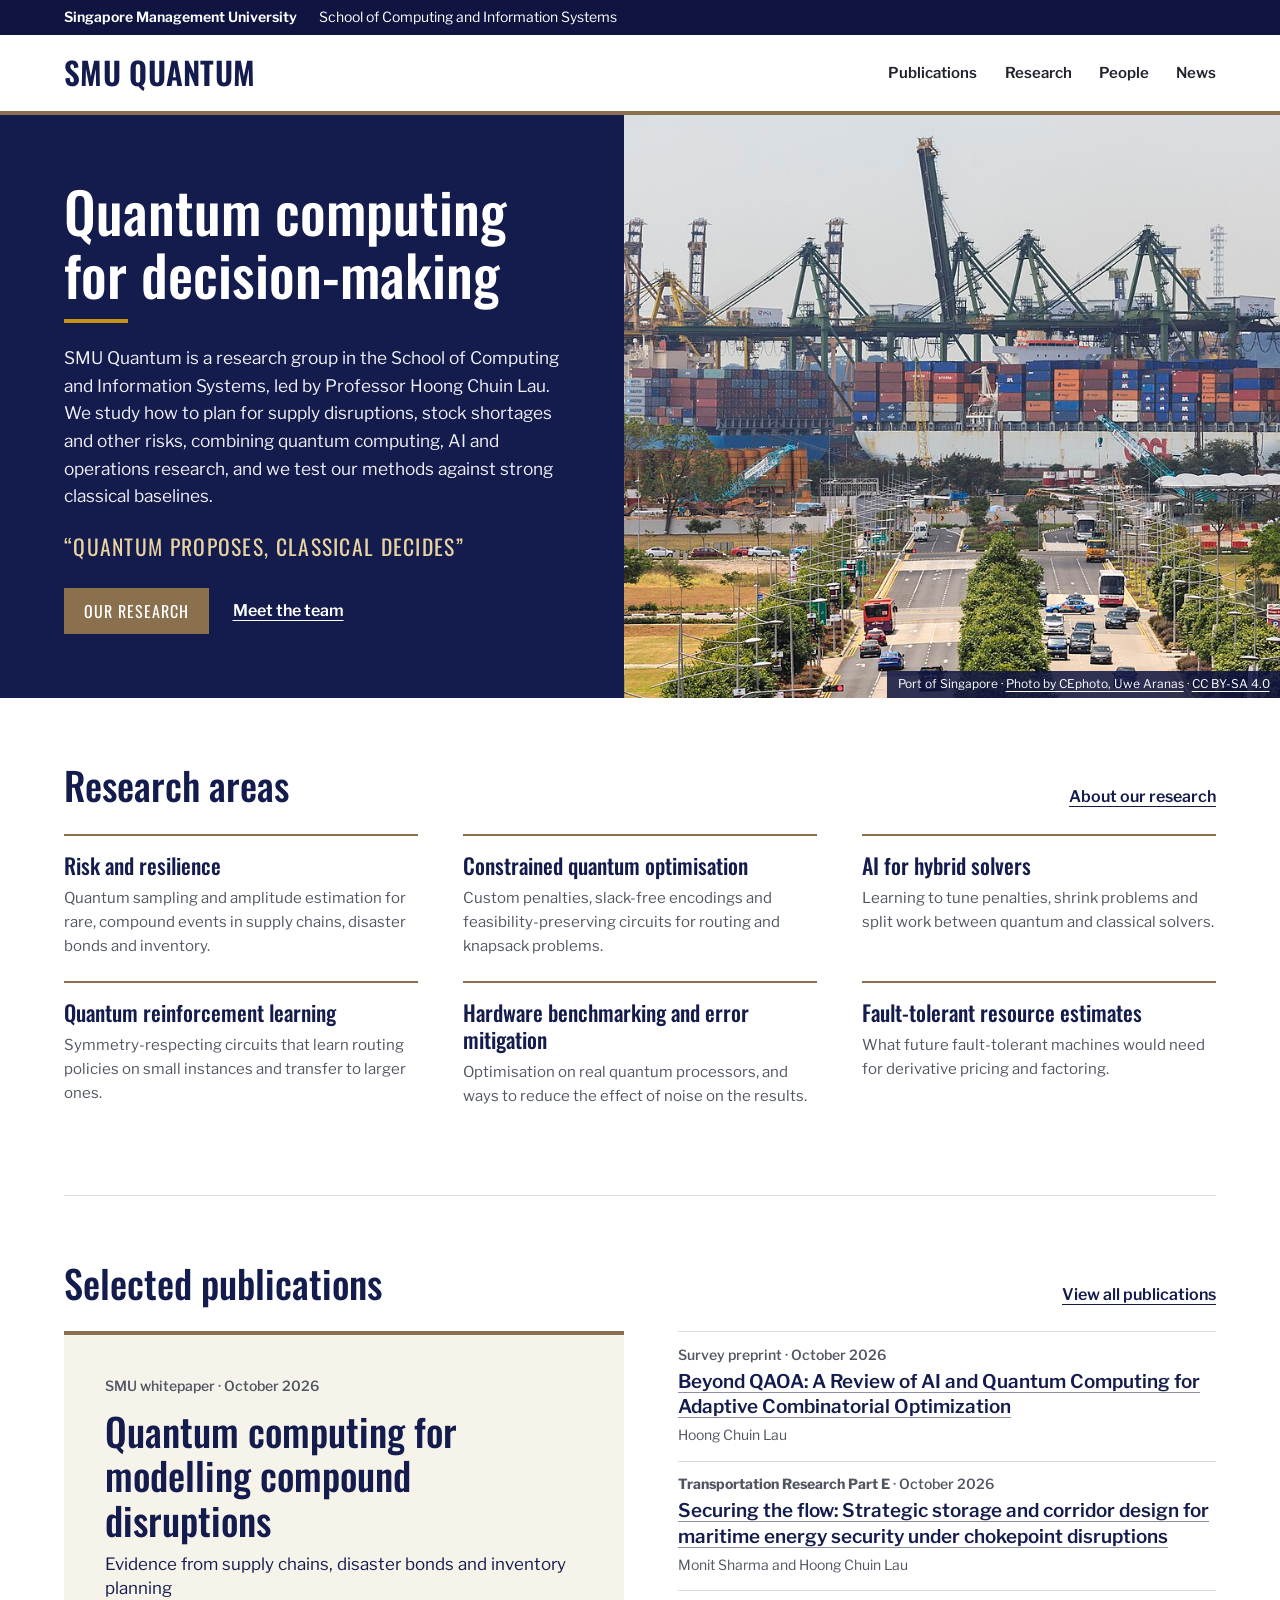
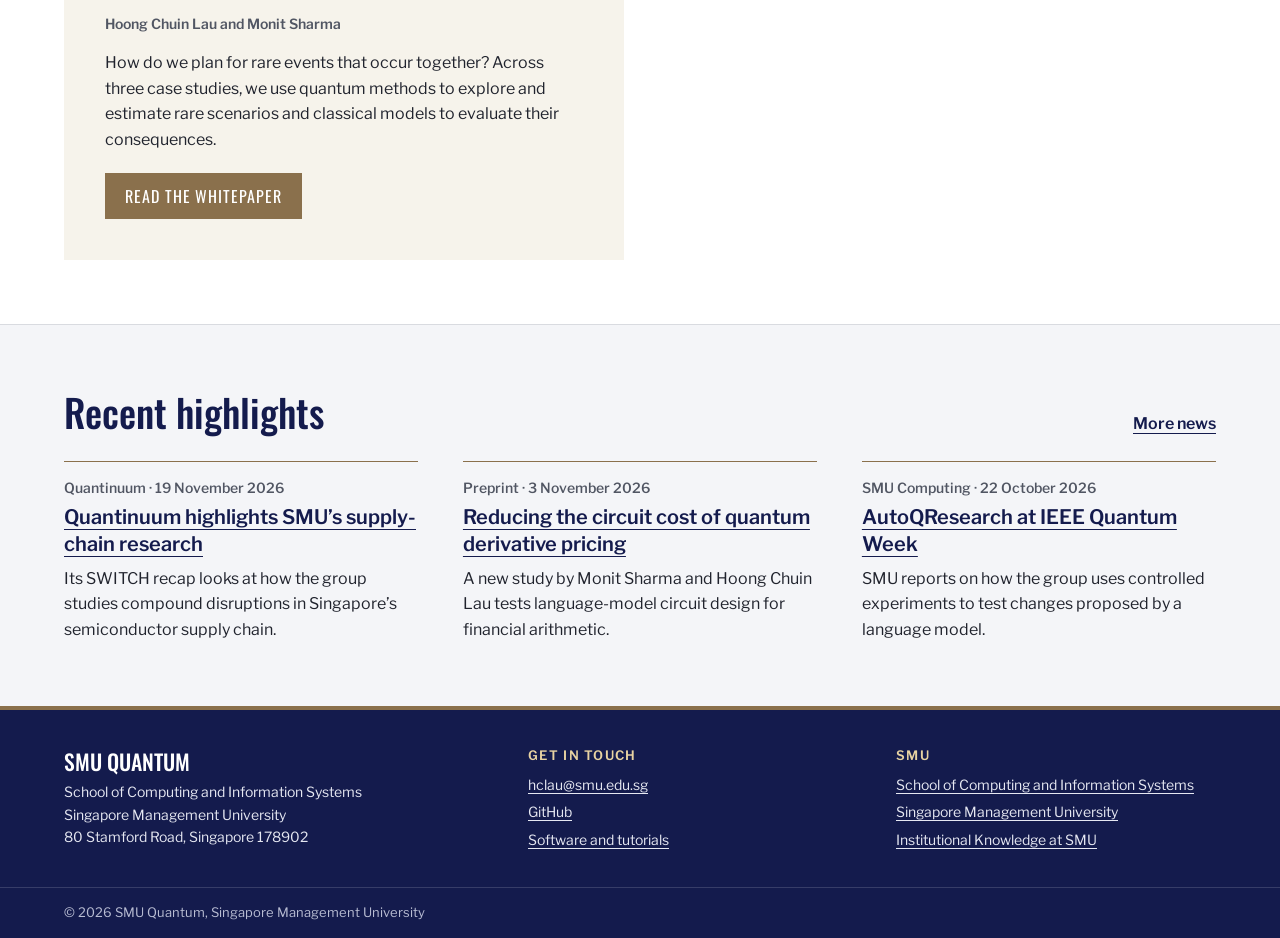
==== commit 614733f2: "Redesign the home, People and Research pages Split the home hero into text and photo, add a research" ====
--- a/index.html
+++ b/index.html
@@ -9,7 +9,7 @@
   <link rel="preconnect" href="https://fonts.googleapis.com">
   <link rel="preconnect" href="https://fonts.gstatic.com" crossorigin>
   <link rel="stylesheet" href="https://fonts.googleapis.com/css2?family=Libre+Franklin:ital,wght@0,400;0,600;0,700;1,400&amp;family=Oswald:wght@400;500;600&amp;display=swap">
-  <link rel="stylesheet" href="styles.css?v=191e199772">
+  <link rel="stylesheet" href="styles.css?v=52f2ac3000">
 </head>
 <body id="top">
   <a class="skip-link" href="#main">Skip to content</a>
@@ -36,11 +36,12 @@
 
   <main id="main" tabindex="-1">
     <section class="hero" aria-labelledby="research-statement">
-      <div class="wrap">
+      <div class="hero-grid">
         <div class="hero-copy">
           <h1 id="research-statement">Quantum computing for decision-making</h1>
           <p>SMU Quantum is a research group in the School of Computing and Information Systems, led by Professor Hoong Chuin Lau. We study how to plan for supply disruptions, stock shortages and other risks, combining quantum computing, AI and operations research, and we test our methods against strong classical baselines.</p>
           <p class="research-principle"><q cite="https://ink.library.smu.edu.sg/sis_research/11419/">Quantum proposes, classical decides</q></p>
+          <p class="hero-actions"><a class="paper-button" href="research.html">Our research</a> <a href="people.html">Meet the team</a></p>
         </div>
         <figure class="hero-photo">
           <img src="assets/singapore-cargo-terminal.jpg" width="1280" height="701" alt="Container ships and gantry cranes at a Singapore cargo terminal">
@@ -49,7 +50,40 @@
       </div>
     </section>
 
-    <section id="publications" class="wrap section" aria-labelledby="publications-title">
+    <section class="wrap section" aria-labelledby="areas-title">
+      <div class="section-heading">
+        <h2 id="areas-title">Research areas</h2>
+        <a href="research.html">About our research</a>
+      </div>
+      <ul class="area-grid">
+        <li>
+          <h3><a href="research.html#risk-title">Risk and resilience</a></h3>
+          <p>Quantum sampling and amplitude estimation for rare, compound events in supply chains, disaster bonds and inventory.</p>
+        </li>
+        <li>
+          <h3><a href="research.html#algorithms-title">Constrained quantum optimisation</a></h3>
+          <p>Custom penalties, slack-free encodings and feasibility-preserving circuits for routing and knapsack problems.</p>
+        </li>
+        <li>
+          <h3><a href="research.html#adaptive-title">AI for hybrid solvers</a></h3>
+          <p>Learning to tune penalties, shrink problems and split work between quantum and classical solvers.</p>
+        </li>
+        <li>
+          <h3><a href="research.html#learning-title">Quantum reinforcement learning</a></h3>
+          <p>Symmetry-respecting circuits that learn routing policies on small instances and transfer to larger ones.</p>
+        </li>
+        <li>
+          <h3><a href="research.html#hardware-title">Hardware benchmarking and error mitigation</a></h3>
+          <p>Optimisation on real quantum processors, and ways to reduce the effect of noise on the results.</p>
+        </li>
+        <li>
+          <h3><a href="research.html#resources-title">Fault-tolerant resource estimates</a></h3>
+          <p>What future fault-tolerant machines would need for derivative pricing and factoring.</p>
+        </li>
+      </ul>
+    </section>
+
+    <section id="publications" class="wrap section section-ruled" aria-labelledby="publications-title">
       <div class="section-heading">
         <h2 id="publications-title">Selected publications</h2>
         <a href="publications.html">View all publications</a>
--- a/styles.css
+++ b/styles.css
@@ -164,8 +164,6 @@
 .breadcrumb a:hover { text-decoration: underline; }
 .breadcrumb [aria-current] { color: var(--muted); }
 
-.hero-copy { padding-block: clamp(2.5rem, 5.15vw, 4.75rem); }
-
 .hero h1, .page-title h1 {
   font: 500 clamp(2.4rem, 4.4vw, 3.6rem)/1.12 var(--display);
   text-wrap: balance;
@@ -185,11 +183,27 @@
 .hero h1::after { background: var(--gold-bright); }
 .reading-width { max-width: 51rem; }
 
+.hero-grid {
+  --gutter: clamp(1.15rem, 5vw, 5rem);
+  display: grid;
+  grid-template-columns:
+    minmax(var(--gutter), 1fr)
+    minmax(0, 35rem)
+    minmax(0, 39rem)
+    minmax(var(--gutter), 1fr);
+}
+
+.hero-copy {
+  grid-column: 2;
+  align-self: center;
+  padding-block: clamp(2.5rem, 5vw, 4.5rem);
+  padding-right: clamp(1.5rem, 4vw, 3.5rem);
+}
+
 .hero-copy > p:first-of-type {
-  max-width: 70ch;
   margin-top: 1.3rem;
   color: #f0f1f7;
-  font-size: clamp(1rem, 1.45vw, 1.125rem);
+  font-size: clamp(1rem, 1.35vw, 1.1rem);
 }
 
 .research-principle {
@@ -200,26 +214,69 @@
   text-transform: uppercase;
 }
 
+.hero-actions {
+  display: flex;
+  flex-wrap: wrap;
+  align-items: center;
+  gap: 0.75rem 1.5rem;
+  margin-top: 1.75rem;
+}
+
+.hero-actions .paper-button { margin-top: 0; background: var(--gold); }
+.hero-actions .paper-button:hover { background: var(--gold-dark); }
+.hero-actions a:not(.paper-button) { color: var(--paper); font-weight: 600; }
+
 .hero-photo {
+  position: relative;
+  grid-column: 3 / -1;
+  min-height: 22rem;
   background: var(--navy-deep);
 }
 
 .hero-photo img {
-  display: block;
+  position: absolute;
+  inset: 0;
   width: 100%;
-  height: clamp(13rem, 29vw, 23rem);
+  height: 100%;
   object-fit: cover;
-  object-position: 50% 49%;
+  object-position: 45% 50%;
 }
 
 .hero-photo figcaption {
-  padding: 0.5rem 0.75rem;
+  position: absolute;
+  right: 0;
+  bottom: 0;
+  padding: 0.3rem 0.65rem;
+  background: rgba(15, 20, 64, 0.85);
   color: #fff;
-  font-size: 0.8125rem;
-  line-height: 1.55;
+  font-size: 0.75rem;
+  line-height: 1.5;
 }
 
 .hero-photo a { color: inherit; }
+
+.section-ruled { border-top: 1px solid var(--line); }
+
+.area-grid {
+  display: grid;
+  grid-template-columns: repeat(3, minmax(0, 1fr));
+  gap: 0 clamp(1.3rem, 3.5vw, 3rem);
+  padding: 0;
+  list-style: none;
+}
+
+.area-grid li {
+  padding-block: 1rem 1.4rem;
+  border-top: 2px solid var(--gold);
+}
+
+.area-grid h3 {
+  font: 500 clamp(1.2rem, 1.7vw, 1.4rem)/1.25 var(--display);
+}
+
+.area-grid h3 a { color: var(--navy); text-decoration: none; }
+.area-grid h3 a:hover { text-decoration: underline; }
+.area-grid p { margin-top: 0.45rem; color: var(--muted); font-size: 0.9375rem; }
 
 .section {
   padding-block: clamp(2.4rem, 5vw, 4.15rem);
@@ -534,7 +591,10 @@
   .publication-layout { grid-template-columns: 1fr; }
   .footer-inner { grid-template-columns: 1fr 1fr; }
   .footer-inner > :first-child { grid-column: 1 / -1; }
-  .hero-copy { padding-bottom: 2.1rem; }
+  .hero-grid { grid-template-columns: minmax(0, 1fr); }
+  .hero-copy { grid-column: 1; padding-inline: var(--gutter); max-width: 48rem; }
+  .hero-photo { grid-column: 1; min-height: 0; aspect-ratio: 16 / 8; }
+  .area-grid { grid-template-columns: repeat(2, minmax(0, 1fr)); }
 
   .publication-year:not([hidden]) { grid-template-columns: minmax(0, 1fr); }
   .publication-filters:not([hidden]) {
@@ -542,9 +602,6 @@
   }
   #publication-results { grid-column: 1 / -1; padding-block: 0; }
 
-  .hero-photo {
-    margin-inline: calc(-1 * clamp(1.15rem, 5vw, 5rem));
-  }
 }
 
 @media (max-width: 38rem) {
@@ -555,7 +612,7 @@
 
   .hero h1, .page-title h1 { font-size: clamp(2rem, 9vw, 3.2rem); }
 
-  .hero-photo img { height: auto; }
+  .area-grid { grid-template-columns: minmax(0, 1fr); }
   .research-topics > section,
   .publication-year .publication-list,
   .publication-filters:not([hidden]),
@@ -568,3 +625,76 @@
   .paper-button { border: 1px solid ButtonText; }
   .publication-filters select { appearance: auto; }
 }
+
+/* People */
+.people-heading {
+  margin-bottom: 1rem;
+  font-size: clamp(1.5rem, 2.4vw, 1.9rem);
+}
+
+section + section > .people-heading { margin-top: clamp(2rem, 4vw, 3rem); }
+
+.person {
+  padding: 1.25rem 0 1.4rem;
+  border-top: 2px solid var(--gold);
+}
+
+.person h3 {
+  color: var(--navy);
+  font: 500 clamp(1.35rem, 2vw, 1.6rem)/1.2 var(--display);
+}
+
+.person p { margin-top: 0.35rem; color: var(--muted); max-width: 60ch; }
+.person-lead h3 { font-size: clamp(1.6rem, 2.6vw, 2rem); }
+.person-lead p:first-of-type { color: var(--ink); font-weight: 600; }
+
+.people-grid {
+  display: grid;
+  grid-template-columns: repeat(2, minmax(0, 1fr));
+  gap: 0 clamp(1.3rem, 3.5vw, 3rem);
+}
+
+.profile-links {
+  display: flex;
+  flex-wrap: wrap;
+  gap: 0.2rem 1.25rem;
+  margin-top: 0.8rem;
+  padding: 0;
+  list-style: none;
+  font-size: 0.9375rem;
+  font-weight: 600;
+}
+
+.contact-panel {
+  margin-top: clamp(2rem, 4vw, 3rem);
+  padding: clamp(1.25rem, 3vw, 2rem);
+  border-top: 4px solid var(--gold);
+  background: var(--warm-paper);
+}
+
+.contact-panel h2 { font-size: clamp(1.4rem, 2.2vw, 1.75rem); }
+.contact-panel p { margin-top: 0.5rem; max-width: 65ch; }
+
+/* Research page index */
+.page-index {
+  margin-bottom: clamp(1.5rem, 3vw, 2.25rem);
+  padding: 1rem 1.25rem;
+  background: var(--cool-paper);
+}
+
+.page-index ul {
+  display: flex;
+  flex-wrap: wrap;
+  gap: 0.4rem 1.5rem;
+  padding: 0;
+  list-style: none;
+  font-size: 0.9375rem;
+  font-weight: 600;
+}
+
+.research-topics > section { scroll-margin-top: 1rem; }
+
+@media (max-width: 38rem) {
+  .people-grid { grid-template-columns: minmax(0, 1fr); }
+}
+
